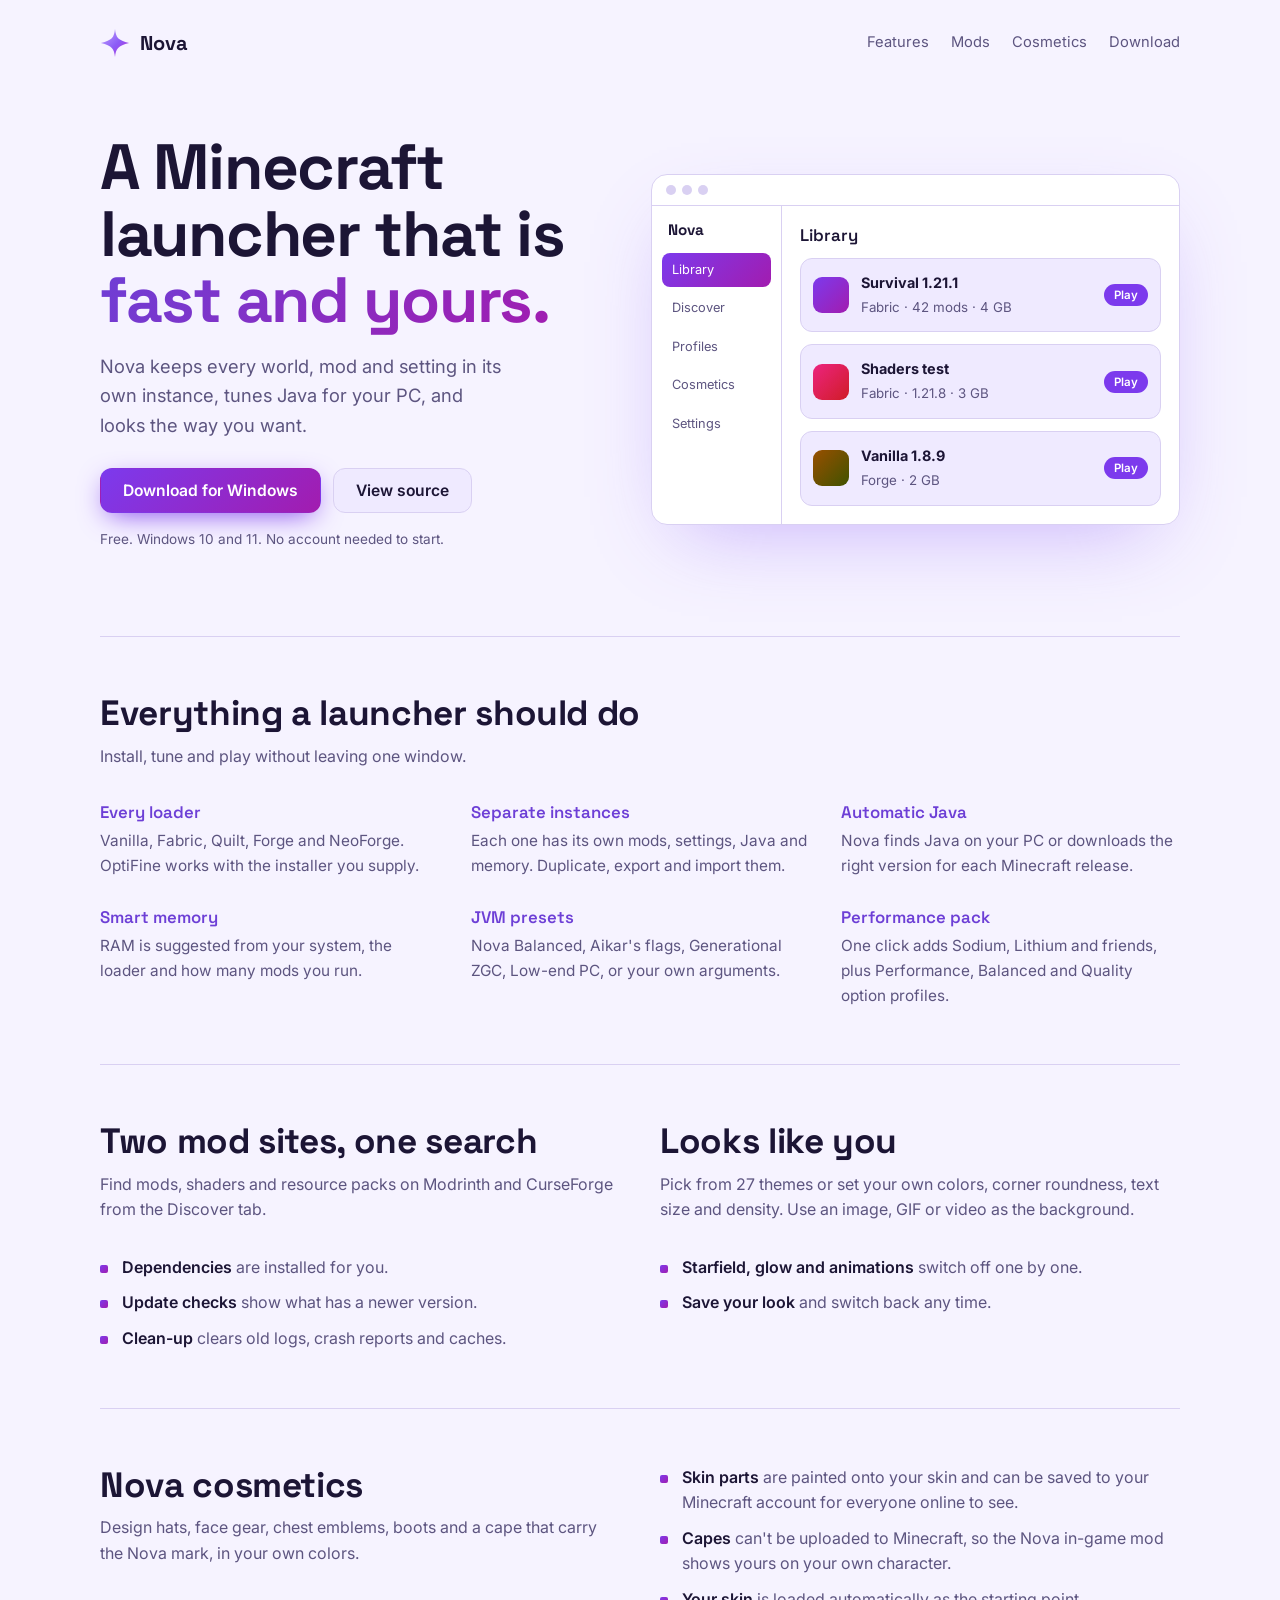
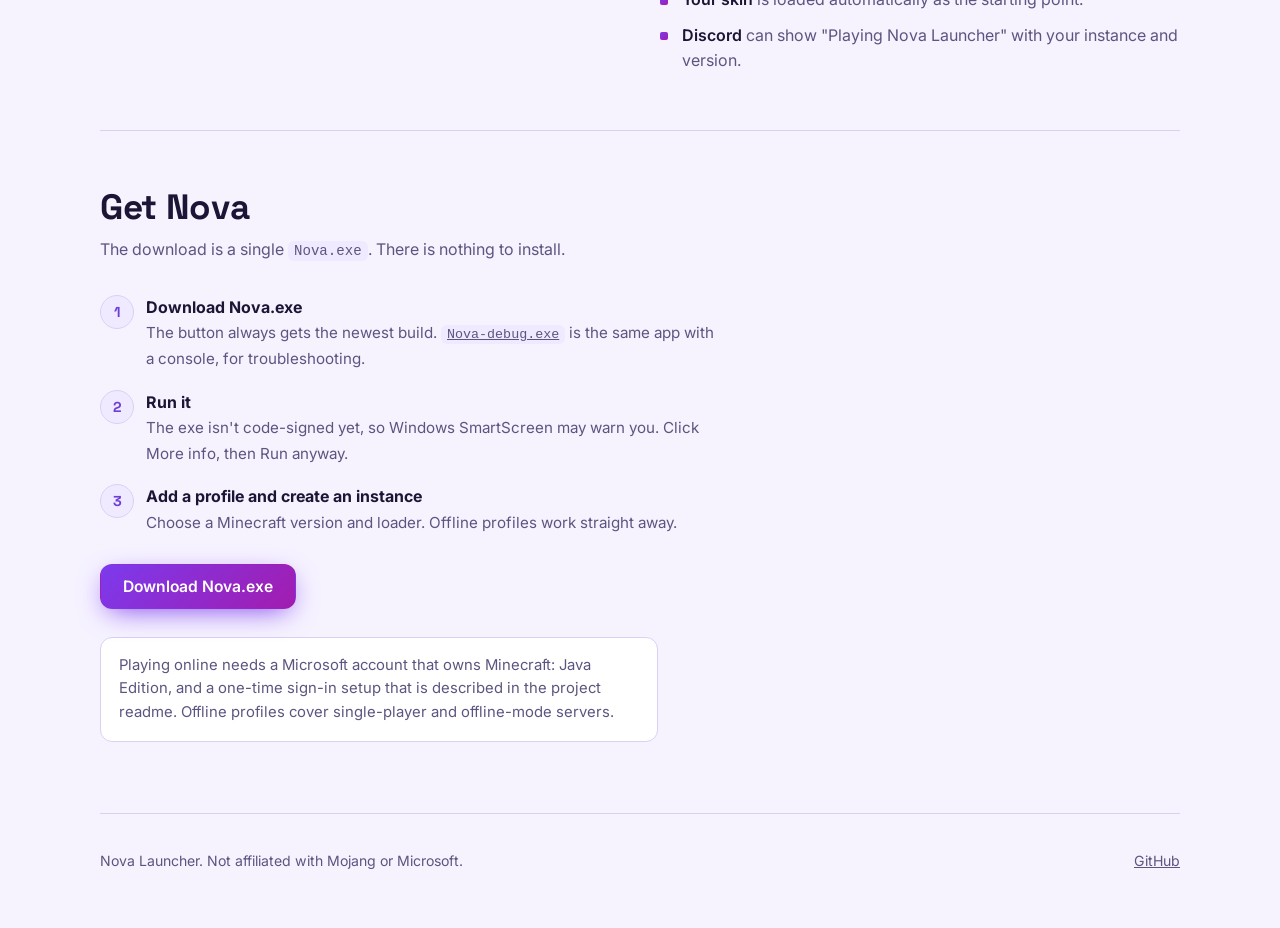
==== docs/index.html @ 2402a1fa "Add public website (GitHub Pages from /docs) Co-Authored-By: Claude Sonnet 5.5 <noreply@anthropic.co" ====
<!doctype html>
<html lang="en">
<head>
<meta charset="utf-8">
<meta name="viewport" content="width=device-width, initial-scale=1, viewport-fit=cover">
<meta name="description" content="Nova is a fast Minecraft launcher with separate instances, Modrinth and CurseForge mods, and custom themes.">
<title>Nova Launcher</title>
<link rel="stylesheet" href="https://fonts.googleapis.com/css2?family=Inter:wght@400;500;600&family=Space+Grotesk:wght@500;600;700&display=swap">
<style>
/* Layout: one dark page; a star-field behind a left-aligned hero with a mock of the launcher, then plain feature rows. */
:root{
  --bg:#0b0816; --panel:#130e24; --raised:#1a1330; --line:#2a2145; --fg:#ece8f7; --muted:#a69fc0;
  --accent:#8b5cf6; --accent2:#c026d3; --soft:#c4a6ff;
  --display:"Space Grotesk","Segoe UI",system-ui,sans-serif; --body:"Inter","Segoe UI",system-ui,sans-serif;
  color-scheme:dark;
}
@media (prefers-color-scheme:light){:root:not([data-theme="dark"]){--bg:#f6f3ff;--panel:#fff;--raised:#efeaff;--line:#d9d0f2;--fg:#1c1535;--muted:#5d5580;--accent:#7c3aed;--accent2:#a21caf;--soft:#6d3fd6;color-scheme:light}}
:root[data-theme="light"]{--bg:#f6f3ff;--panel:#fff;--raised:#efeaff;--line:#d9d0f2;--fg:#1c1535;--muted:#5d5580;--accent:#7c3aed;--accent2:#a21caf;--soft:#6d3fd6;color-scheme:light}
*{box-sizing:border-box}
body{background:var(--bg);color:var(--fg);font:16px/1.6 var(--body);padding-inline:max(16px,env(safe-area-inset-left,0px)) max(16px,env(safe-area-inset-right,0px))}
body{padding-left:max(16px,env(safe-area-inset-left,0px));padding-right:max(16px,env(safe-area-inset-right,0px))}
#stars{position:fixed;inset:0;width:100%;height:100%;z-index:0;pointer-events:none}
main,header,footer{position:relative;z-index:1;max-width:1080px;margin:0 auto}
a{color:inherit}
header{display:flex;align-items:center;gap:20px;padding-block:20px}
.brand{display:flex;align-items:center;gap:10px;font:700 1.25rem var(--display);text-decoration:none}
.brand svg{width:30px;height:30px}
header nav{margin-left:auto;display:flex;gap:22px;font-size:.92rem;color:var(--muted)}
header nav a{text-decoration:none}header nav a:hover{color:var(--fg)}
.btn{display:inline-flex;align-items:center;gap:8px;padding:12px 22px;border-radius:12px;font:600 .98rem var(--body);text-decoration:none;border:1px solid var(--line);background:var(--raised);color:var(--fg)}
.btn.primary{background:linear-gradient(135deg,var(--accent),var(--accent2));border-color:transparent;color:#fff;box-shadow:0 8px 28px -8px var(--accent)}
.btn:hover{transform:translateY(-1px)}.btn:focus-visible,a:focus-visible{outline:2px solid var(--soft);outline-offset:3px}
.hero{display:grid;grid-template-columns:1fr 1.05fr;gap:48px;align-items:center;padding-block:56px 72px}
h1{font:700 clamp(2.4rem,5.4vw,4rem)/1.04 var(--display);letter-spacing:-.02em;margin:0 0 18px;text-wrap:balance}
h1 span{background:linear-gradient(135deg,var(--soft),var(--accent2));-webkit-background-clip:text;background-clip:text;color:transparent}
.lead{font-size:1.15rem;color:var(--muted);max-width:34ch;margin:0 0 28px}
.cta{display:flex;gap:12px;flex-wrap:wrap}
.meta{margin-top:16px;font-size:.85rem;color:var(--muted)}
/* mock of the app */
.mock{background:var(--panel);border:1px solid var(--line);border-radius:16px;overflow:hidden;box-shadow:0 30px 80px -30px rgba(139,92,246,.45);min-width:0}
.mock-bar{display:flex;gap:6px;padding:10px 14px;border-bottom:1px solid var(--line)}.mock-bar i{width:10px;height:10px;border-radius:50%;background:var(--line)}
.mock-body{display:grid;grid-template-columns:130px 1fr;min-height:300px}
.mock-rail{border-right:1px solid var(--line);padding:14px 10px;display:flex;flex-direction:column;gap:4px;font-size:.8rem;color:var(--muted)}
.mock-rail b{font:700 .95rem var(--display);color:var(--fg);margin:0 6px 10px;display:block}
.mock-rail span{padding:7px 10px;border-radius:8px}.mock-rail .on{background:linear-gradient(135deg,var(--accent),var(--accent2));color:#fff}
.mock-main{padding:18px;display:flex;flex-direction:column;gap:12px;min-width:0}
.mock-main h3{font:600 1.05rem var(--display);margin:0}
.inst{display:flex;align-items:center;gap:12px;padding:12px;border:1px solid var(--line);border-radius:12px;background:var(--raised)}
.inst .ic{width:36px;height:36px;border-radius:9px;flex:none;background:linear-gradient(135deg,var(--accent),var(--accent2))}
.inst div{min-width:0;flex:1}.inst b{display:block;font-size:.9rem}.inst small{color:var(--muted)}
.inst em{font:600 .72rem var(--body);font-style:normal;padding:4px 10px;border-radius:99px;background:var(--accent);color:#fff;flex:none}
section{padding-block:56px;border-top:1px solid var(--line)}
h2{font:700 clamp(1.6rem,3vw,2.2rem)/1.15 var(--display);margin:0 0 10px;letter-spacing:-.01em;text-wrap:balance}
.sub{color:var(--muted);max-width:56ch;margin:0 0 32px}
.grid{display:grid;grid-template-columns:repeat(3,1fr);gap:28px 32px}
.grid h3{font:600 1.05rem var(--display);margin:0 0 6px;color:var(--soft)}
.grid p{margin:0;color:var(--muted);font-size:.96rem}
.two{display:grid;grid-template-columns:1fr 1fr;gap:40px}
.two>*{min-width:0}
.list{margin:0;padding:0;list-style:none;display:grid;gap:10px}
.list li{padding-left:22px;position:relative;color:var(--muted)}
.list li::before{content:"";position:absolute;left:0;top:.62em;width:8px;height:8px;border-radius:2px;background:linear-gradient(135deg,var(--accent),var(--accent2))}
.list b{color:var(--fg);font-weight:600}
.steps{counter-reset:s;display:grid;gap:18px;margin:0;padding:0;list-style:none;max-width:62ch}
.steps li{counter-increment:s;padding-left:46px;position:relative}
.steps li::before{content:counter(s);position:absolute;left:0;top:0;width:32px;height:32px;border-radius:50%;display:grid;place-items:center;font:700 .9rem var(--display);background:var(--raised);border:1px solid var(--line);color:var(--soft)}
.steps b{display:block}.steps span{color:var(--muted);font-size:.95rem}
.note{margin-top:28px;padding:16px 18px;border:1px solid var(--line);border-radius:12px;background:var(--panel);color:var(--muted);font-size:.93rem;max-width:62ch}
code{font:500 .88em ui-monospace,Consolas,monospace;background:var(--raised);padding:2px 6px;border-radius:6px}
footer{padding-block:36px 48px;border-top:1px solid var(--line);display:flex;gap:20px;flex-wrap:wrap;color:var(--muted);font-size:.88rem}
footer a{margin-left:auto}
@media(max-width:820px){.hero,.two{grid-template-columns:1fr}.grid{grid-template-columns:1fr 1fr}header nav{display:none}}
@media(max-width:520px){.grid{grid-template-columns:1fr}.mock-body{grid-template-columns:96px 1fr}.hero{padding-block:32px 48px}}
@media(prefers-reduced-motion:reduce){.btn{transition:none}.btn:hover{transform:none}}
</style>

</head>
<body>
<canvas id="stars" aria-hidden="true"></canvas>
<header>
  <a class="brand" href="#top"><svg viewBox="0 0 64 64" aria-hidden="true"><defs><linearGradient id="lg" x1="0" y1="0" x2="1" y2="1"><stop offset="0" stop-color="#c4a6ff"/><stop offset=".55" stop-color="#8b5cf6"/><stop offset="1" stop-color="#c026d3"/></linearGradient></defs><path d="M32 2C34 20 38 26 62 32 38 38 34 44 32 62 30 44 26 38 2 32 26 26 30 20 32 2Z" fill="url(#lg)"/></svg>Nova</a>
  <nav><a href="#features">Features</a><a href="#mods">Mods</a><a href="#cosmetics">Cosmetics</a><a href="#download">Download</a></nav>
</header>
<main id="top">
  <div class="hero">
    <div>
      <h1>A Minecraft launcher that is <span>fast and yours.</span></h1>
      <p class="lead">Nova keeps every world, mod and setting in its own instance, tunes Java for your PC, and looks the way you want.</p>
      <div class="cta">
        <a class="btn primary" href="https://github.com/nga67-smd/Nova-client/releases/download/latest/Nova.exe" target="_blank" rel="noopener">Download for Windows</a>
        <a class="btn" href="https://github.com/nga67-smd/Nova-client" target="_blank" rel="noopener">View source</a>
      </div>
      <p class="meta">Free. Windows 10 and 11. No account needed to start.</p>
    </div>
    <div class="mock" role="img" aria-label="The Nova launcher showing a list of instances">
      <div class="mock-bar"><i></i><i></i><i></i></div>
      <div class="mock-body">
        <div class="mock-rail"><b>Nova</b><span class="on">Library</span><span>Discover</span><span>Profiles</span><span>Cosmetics</span><span>Settings</span></div>
        <div class="mock-main"><h3>Library</h3>
          <div class="inst"><div class="ic"></div><div><b>Survival 1.21.1</b><small>Fabric · 42 mods · 4 GB</small></div><em>Play</em></div>
          <div class="inst"><div class="ic" style="filter:hue-rotate(60deg)"></div><div><b>Shaders test</b><small>Fabric · 1.21.8 · 3 GB</small></div><em>Play</em></div>
          <div class="inst"><div class="ic" style="filter:hue-rotate(140deg)"></div><div><b>Vanilla 1.8.9</b><small>Forge · 2 GB</small></div><em>Play</em></div>
        </div>
      </div>
    </div>
  </div>

  <section id="features">
    <h2>Everything a launcher should do</h2>
    <p class="sub">Install, tune and play without leaving one window.</p>
    <div class="grid">
      <div><h3>Every loader</h3><p>Vanilla, Fabric, Quilt, Forge and NeoForge. OptiFine works with the installer you supply.</p></div>
      <div><h3>Separate instances</h3><p>Each one has its own mods, settings, Java and memory. Duplicate, export and import them.</p></div>
      <div><h3>Automatic Java</h3><p>Nova finds Java on your PC or downloads the right version for each Minecraft release.</p></div>
      <div><h3>Smart memory</h3><p>RAM is suggested from your system, the loader and how many mods you run.</p></div>
      <div><h3>JVM presets</h3><p>Nova Balanced, Aikar's flags, Generational ZGC, Low-end PC, or your own arguments.</p></div>
      <div><h3>Performance pack</h3><p>One click adds Sodium, Lithium and friends, plus Performance, Balanced and Quality option profiles.</p></div>
    </div>
  </section>

  <section id="mods">
    <div class="two">
      <div>
        <h2>Two mod sites, one search</h2>
        <p class="sub">Find mods, shaders and resource packs on Modrinth and CurseForge from the Discover tab.</p>
        <ul class="list">
          <li><b>Dependencies</b> are installed for you.</li>
          <li><b>Update checks</b> show what has a newer version.</li>
          <li><b>Clean-up</b> clears old logs, crash reports and caches.</li>
        </ul>
      </div>
      <div>
        <h2>Looks like you</h2>
        <p class="sub">Pick from 27 themes or set your own colors, corner roundness, text size and density. Use an image, GIF or video as the background.</p>
        <ul class="list">
          <li><b>Starfield, glow and animations</b> switch off one by one.</li>
          <li><b>Save your look</b> and switch back any time.</li>
        </ul>
      </div>
    </div>
  </section>

  <section id="cosmetics">
    <div class="two">
      <div>
        <h2>Nova cosmetics</h2>
        <p class="sub">Design hats, face gear, chest emblems, boots and a cape that carry the Nova mark, in your own colors.</p>
      </div>
      <ul class="list">
        <li><b>Skin parts</b> are painted onto your skin and can be saved to your Minecraft account for everyone online to see.</li>
        <li><b>Capes</b> can't be uploaded to Minecraft, so the Nova in-game mod shows yours on your own character.</li>
        <li><b>Your skin</b> is loaded automatically as the starting point.</li>
        <li><b>Discord</b> can show "Playing Nova Launcher" with your instance and version.</li>
      </ul>
    </div>
  </section>

  <section id="download">
    <h2>Get Nova</h2>
    <p class="sub">The download is a single <code>Nova.exe</code>. There is nothing to install.</p>
    <ol class="steps">
      <li><b>Download Nova.exe</b><span>The button always gets the newest build. <a href="https://github.com/nga67-smd/Nova-client/releases/download/latest/Nova-debug.exe" target="_blank" rel="noopener"><code>Nova-debug.exe</code></a> is the same app with a console, for troubleshooting.</span></li>
      <li><b>Run it</b><span>The exe isn't code-signed yet, so Windows SmartScreen may warn you. Click More info, then Run anyway.</span></li>
      <li><b>Add a profile and create an instance</b><span>Choose a Minecraft version and loader. Offline profiles work straight away.</span></li>
    </ol>
    <p class="cta" style="margin-top:28px"><a class="btn primary" href="https://github.com/nga67-smd/Nova-client/releases/download/latest/Nova.exe" target="_blank" rel="noopener">Download Nova.exe</a></p>
    <p class="note">Playing online needs a Microsoft account that owns Minecraft: Java Edition, and a one-time sign-in setup that is described in the project readme. Offline profiles cover single-player and offline-mode servers.</p>
  </section>
</main>
<footer><span>Nova Launcher. Not affiliated with Mojang or Microsoft.</span><a href="https://github.com/nga67-smd/Nova-client" target="_blank" rel="noopener">GitHub</a></footer>

<script>
(function(){var c=document.getElementById("stars"),x=c.getContext("2d"),s=[],w,h,dpr=Math.min(devicePixelRatio||1,2);
function size(){w=innerWidth;h=innerHeight;c.width=w*dpr;c.height=h*dpr;x.setTransform(dpr,0,0,dpr,0,0);s=[];for(var i=0;i<Math.round(w*h/9000);i++)s.push({x:Math.random()*w,y:Math.random()*h,r:Math.random()*1.2+.2,a:Math.random()*6.28,v:Math.random()*.02+.005});draw()}
function dark(){var t=document.documentElement.dataset.theme;return t?t==="dark":!matchMedia("(prefers-color-scheme: light)").matches}
function draw(){x.clearRect(0,0,w,h);if(!dark())return;for(var i=0;i<s.length;i++){var p=s[i];x.globalAlpha=.25+.5*Math.abs(Math.sin(p.a));x.fillStyle="#d9ccff";x.beginPath();x.arc(p.x,p.y,p.r,0,6.28);x.fill()}x.globalAlpha=1}
var rm=matchMedia("(prefers-reduced-motion: reduce)").matches;
function tick(){for(var i=0;i<s.length;i++)s[i].a+=s[i].v;draw();requestAnimationFrame(tick)}
addEventListener("resize",size);size();if(!rm)requestAnimationFrame(tick)})();
</script>

</body>
</html>
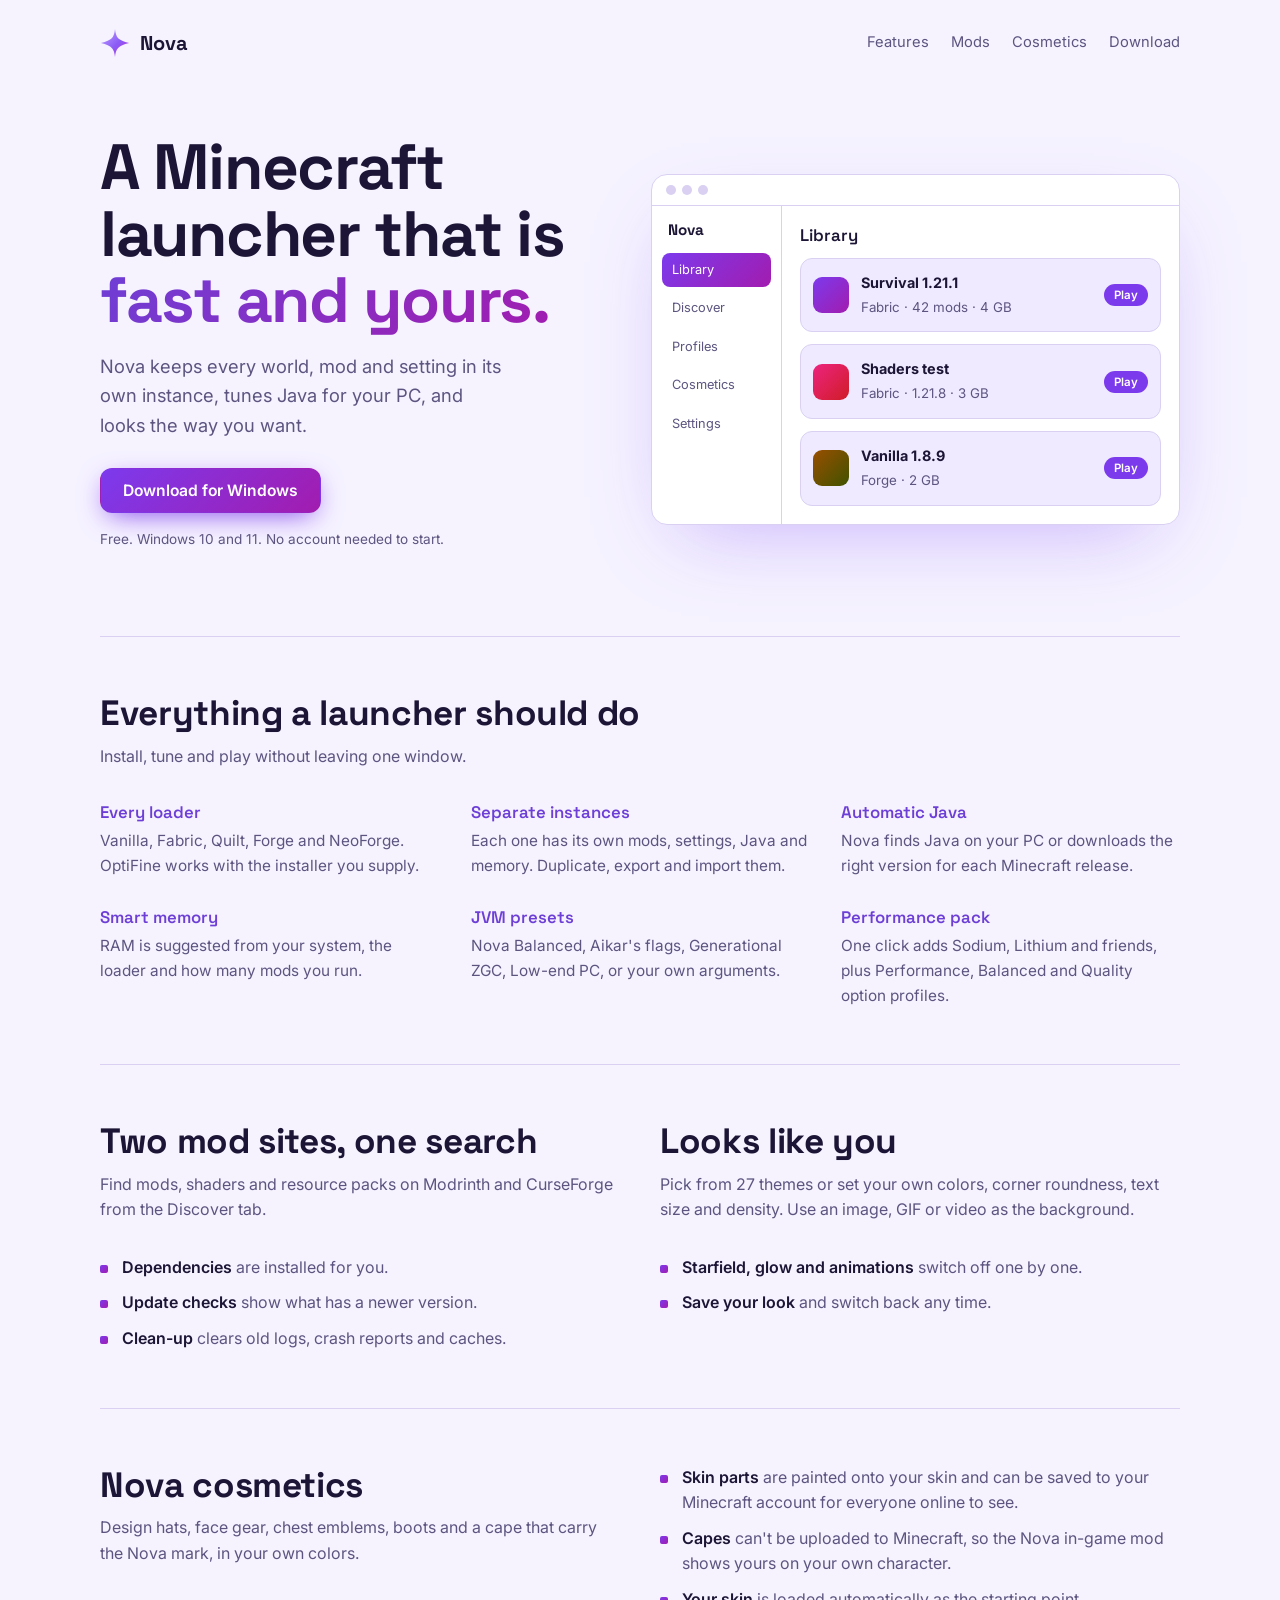
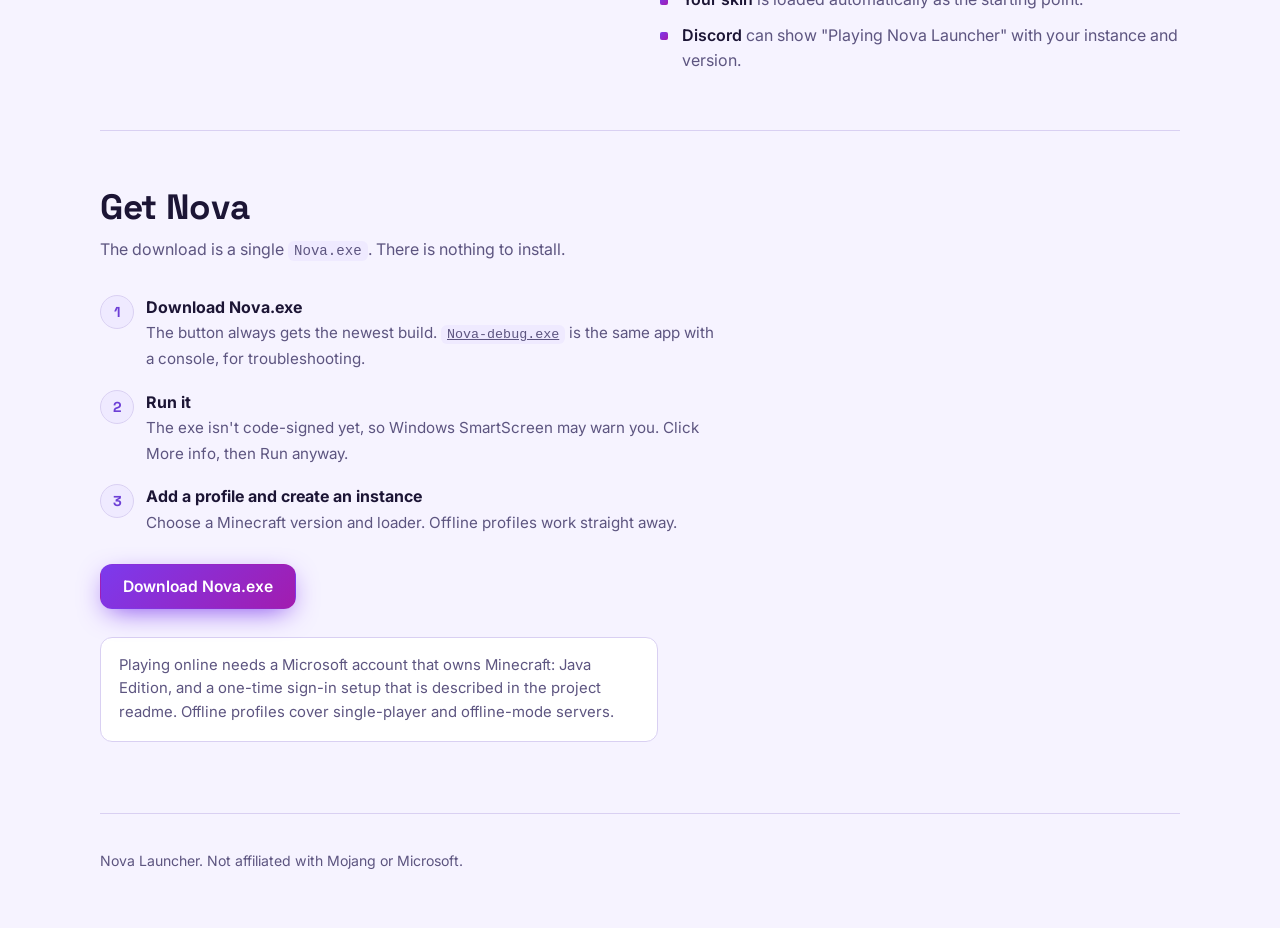
==== commit a8e1cd07: "Site: remove links that show the GitHub account name Co-Authored-By: Claude Sonnet 5.5 <noreply@anth" ====
--- a/docs/index.html
+++ b/docs/index.html
@@ -88,7 +88,6 @@
       <p class="lead">Nova keeps every world, mod and setting in its own instance, tunes Java for your PC, and looks the way you want.</p>
       <div class="cta">
         <a class="btn primary" href="https://github.com/nga67-smd/Nova-client/releases/download/latest/Nova.exe" target="_blank" rel="noopener">Download for Windows</a>
-        <a class="btn" href="https://github.com/nga67-smd/Nova-client" target="_blank" rel="noopener">View source</a>
       </div>
       <p class="meta">Free. Windows 10 and 11. No account needed to start.</p>
     </div>
@@ -167,7 +166,7 @@
     <p class="note">Playing online needs a Microsoft account that owns Minecraft: Java Edition, and a one-time sign-in setup that is described in the project readme. Offline profiles cover single-player and offline-mode servers.</p>
   </section>
 </main>
-<footer><span>Nova Launcher. Not affiliated with Mojang or Microsoft.</span><a href="https://github.com/nga67-smd/Nova-client" target="_blank" rel="noopener">GitHub</a></footer>
+<footer><span>Nova Launcher. Not affiliated with Mojang or Microsoft.</span></footer>
 
 <script>
 (function(){var c=document.getElementById("stars"),x=c.getContext("2d"),s=[],w,h,dpr=Math.min(devicePixelRatio||1,2);
